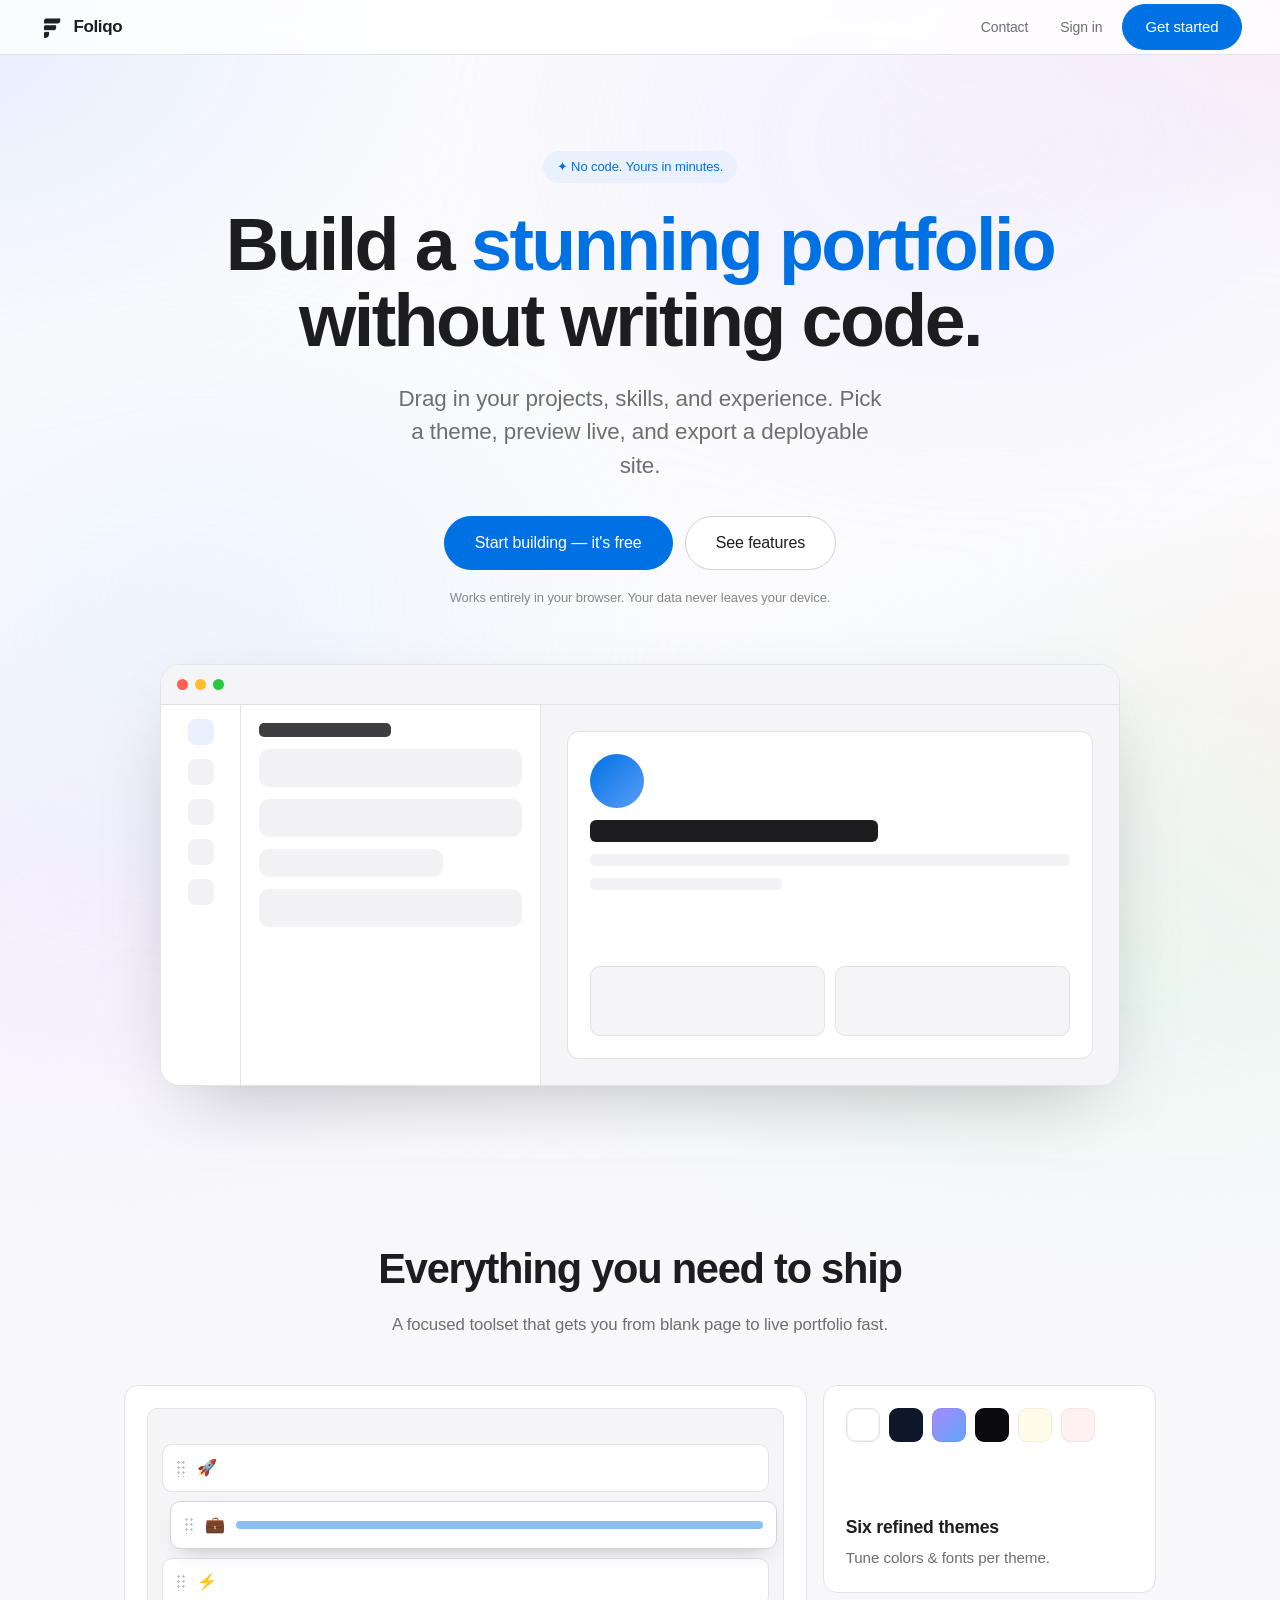
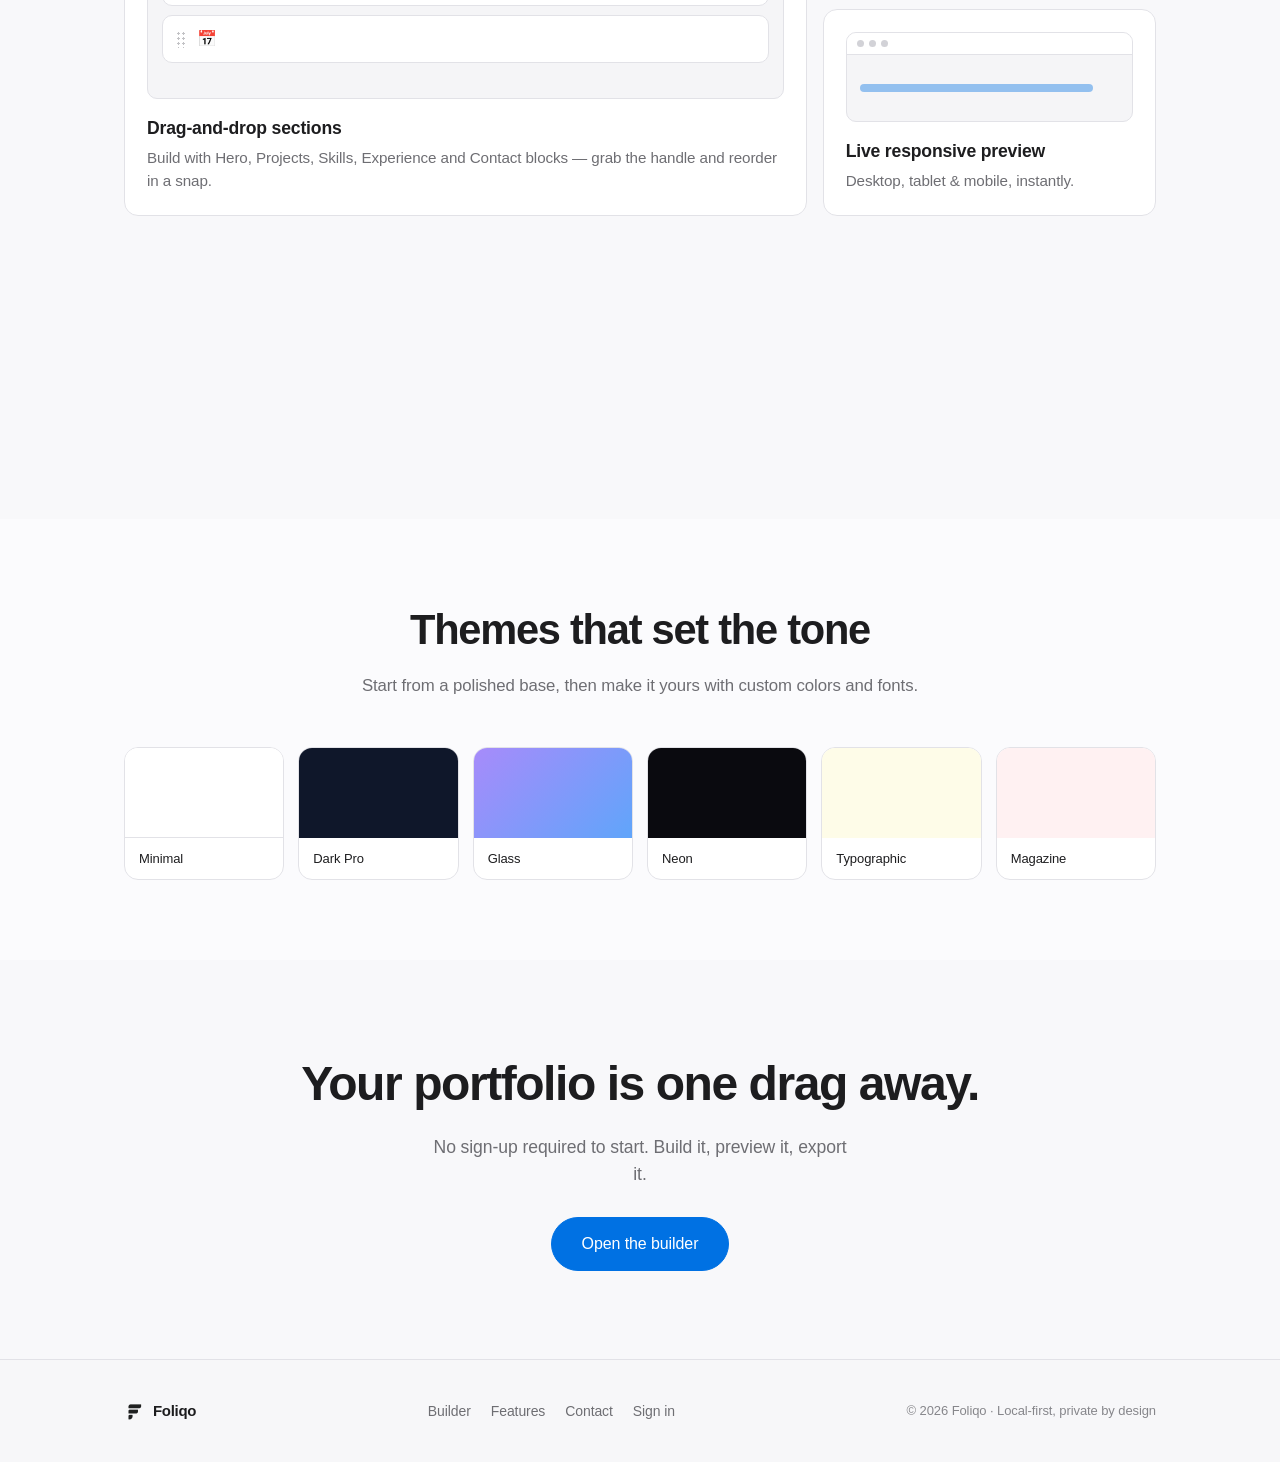
==== index.html @ 3076ae52 "Add files via upload" ====
<!DOCTYPE html>
<html lang="en">
<head>
  <meta charset="UTF-8" />
  <meta name="viewport" content="width=device-width, initial-scale=1.0" />
  <title>Foliqo — Build a stunning portfolio, no code</title>
  <meta name="description" content="Foliqo is a drag-and-drop portfolio builder for developers and designers. Pick a theme, drop in your work, and export a deployable site — no code required." />
  <meta property="og:title" content="Foliqo — Build a stunning portfolio, no code" />
  <meta property="og:description" content="Drag-and-drop portfolio builder for developers and designers. Export a deployable site in minutes." />
  <meta property="og:type" content="website" />
  <link rel="icon" type="image/png" href="logo.png" />
  <link rel="preconnect" href="https://fonts.googleapis.com" />
  <link rel="stylesheet" href="css/site.css" />
</head>
<body>

<header class="site-header">
  <div class="wrap site-header__inner">
    <a class="brand" href="index.html" aria-label="Foliqo home">
      <img src="logo.png" alt="" width="26" height="26" />
      Foliqo
    </a>
    <nav class="site-nav" id="authNav" aria-label="Primary">
      <a class="navlink hide-sm" href="contact.html">Contact</a>
      <a class="navlink" href="auth.html">Sign in</a>
      <a class="btn btn--accent" href="app.html">Get started</a>
    </nav>
  </div>
</header>

<main>
  <!-- HERO -->
  <section class="hero wrap">
    <span class="hero__eyebrow">✦ No code. Yours in minutes.</span>
    <h1>Build a <span class="accentword">stunning portfolio</span><br/>without writing code.</h1>
    <p class="hero__sub">Drag in your projects, skills, and experience. Pick a theme, preview live, and export a deployable site.</p>
    <div class="hero__cta">
      <a class="btn btn--accent btn--lg" href="app.html">Start building — it's free</a>
      <a class="btn btn--lg" href="#features">See features</a>
    </div>
    <p class="hero__note">Works entirely in your browser. Your data never leaves your device.</p>

    <!-- product mock -->
    <div class="mock" aria-hidden="true">
      <div class="mock__bar"><span></span><span></span><span></span></div>
      <div class="mock__body">
        <div class="mock__rail"><i></i><i></i><i></i><i></i><i></i></div>
        <div class="mock__panel">
          <b></b>
          <div class="mock__line"></div>
          <div class="mock__line"></div>
          <div class="mock__line mock__line--sm"></div>
          <div class="mock__line"></div>
        </div>
        <div class="mock__stage">
          <div class="mock__page">
            <div class="mock__dot"></div>
            <div class="mock__h"></div>
            <div class="mock__p"></div>
            <div class="mock__p short"></div>
            <div class="mock__cards"><div class="mock__card"></div><div class="mock__card"></div></div>
          </div>
        </div>
      </div>
    </div>
  </section>

  <!-- FEATURES -->
  <section class="section section--alt" id="features">
    <div class="wrap">
      <div class="section__head">
        <h2>Everything you need to ship</h2>
        <p>A focused toolset that gets you from blank page to live portfolio fast.</p>
      </div>
      <div class="bento">

        <!-- big: drag & drop, with mini builder visual -->
        <article class="tile tile--lg">
          <div class="tile__viz tile__viz--builder" aria-hidden="true">
            <div class="vz-row"><span class="vz-grip"></span><span class="vz-ico">🚀</span><span class="vz-bar"></span></div>
            <div class="vz-row vz-row--lift"><span class="vz-grip"></span><span class="vz-ico">💼</span><span class="vz-bar"></span></div>
            <div class="vz-row"><span class="vz-grip"></span><span class="vz-ico">⚡</span><span class="vz-bar"></span></div>
            <div class="vz-row"><span class="vz-grip"></span><span class="vz-ico">📅</span><span class="vz-bar"></span></div>
          </div>
          <div class="tile__txt">
            <h3>Drag-and-drop sections</h3>
            <p>Build with Hero, Projects, Skills, Experience and Contact blocks — grab the handle and reorder in a snap.</p>
          </div>
        </article>

        <!-- themes, with swatches -->
        <article class="tile tile--accent">
          <div class="tile__viz tile__viz--themes" aria-hidden="true">
            <span class="sw" style="background:#ffffff;border:1px solid var(--line)"></span>
            <span class="sw" style="background:#0f172a"></span>
            <span class="sw" style="background:linear-gradient(135deg,#a78bfa,#60a5fa)"></span>
            <span class="sw" style="background:#0a0a0f"></span>
            <span class="sw" style="background:#fefce8"></span>
            <span class="sw" style="background:#fff1f2"></span>
          </div>
          <div class="tile__txt"><h3>Six refined themes</h3><p>Tune colors &amp; fonts per theme.</p></div>
        </article>

        <!-- live preview, with mini device -->
        <article class="tile">
          <div class="tile__viz tile__viz--device" aria-hidden="true">
            <div class="dv"><span class="dv-dot"></span><span class="dv-dot"></span><span class="dv-dot"></span></div>
            <div class="dv-body"><span class="dv-l w70"></span><span class="dv-l w90"></span><span class="dv-l w50"></span></div>
          </div>
          <div class="tile__txt"><h3>Live responsive preview</h3><p>Desktop, tablet &amp; mobile, instantly.</p></div>
        </article>

        <!-- export -->
        <article class="tile">
          <div class="tile__badge"><svg viewBox="0 0 24 24" fill="none" stroke="currentColor" stroke-width="2" stroke-linecap="round" stroke-linejoin="round"><path d="M21 15v4a2 2 0 01-2 2H5a2 2 0 01-2-2v-4M7 10l5 5 5-5M12 15V3"/></svg></div>
          <div class="tile__txt"><h3>One-click export</h3><p>A complete HTML/CSS/JS site, ready for any static host.</p></div>
        </article>

        <!-- AI, with sample chips -->
        <article class="tile tile--ai">
          <div class="tile__viz tile__viz--chips" aria-hidden="true">
            <span class="chip chip--solid">✦ Suggest</span>
            <span class="chip">React</span>
            <span class="chip chip--dash">+ TypeScript</span>
            <span class="chip chip--dash">+ Node.js</span>
          </div>
          <div class="tile__txt"><h3>AI-assisted suggestions</h3><p>Taglines, descriptions, tags &amp; skill ideas as you build.</p></div>
        </article>

        <!-- SEO + autosave -->
        <article class="tile">
          <div class="tile__badge"><svg viewBox="0 0 24 24" fill="none" stroke="currentColor" stroke-width="2" stroke-linecap="round" stroke-linejoin="round"><circle cx="11" cy="11" r="7"/><path d="M21 21l-4.3-4.3"/></svg></div>
          <div class="tile__txt"><h3>SEO &amp; autosave</h3><p>Meta tags, social preview, structured data — saved as you go.</p></div>
        </article>

      </div>
    </div>
  </section>

  <!-- THEMES -->
  <section class="section">
    <div class="wrap">
      <div class="section__head"><h2>Themes that set the tone</h2><p>Start from a polished base, then make it yours with custom colors and fonts.</p></div>
      <div class="theme-strip">
        <div class="theme-chip"><div class="theme-chip__sw" style="background:#ffffff;border-bottom:1px solid var(--line)"></div><div class="theme-chip__name">Minimal</div></div>
        <div class="theme-chip"><div class="theme-chip__sw" style="background:#0f172a"></div><div class="theme-chip__name">Dark Pro</div></div>
        <div class="theme-chip"><div class="theme-chip__sw" style="background:linear-gradient(135deg,#a78bfa,#60a5fa)"></div><div class="theme-chip__name">Glass</div></div>
        <div class="theme-chip"><div class="theme-chip__sw" style="background:#0a0a0f"></div><div class="theme-chip__name">Neon</div></div>
        <div class="theme-chip"><div class="theme-chip__sw" style="background:#fefce8"></div><div class="theme-chip__name">Typographic</div></div>
        <div class="theme-chip"><div class="theme-chip__sw" style="background:#fff1f2"></div><div class="theme-chip__name">Magazine</div></div>
      </div>
    </div>
  </section>

  <!-- CTA -->
  <section class="section--alt">
    <div class="wrap cta-band">
      <h2>Your portfolio is one drag away.</h2>
      <p>No sign-up required to start. Build it, preview it, export it.</p>
      <a class="btn btn--accent btn--lg" href="app.html">Open the builder</a>
    </div>
  </section>
</main>

<footer class="site-footer">
  <div class="wrap site-footer__inner">
    <div class="brand" style="font-size:15px">
      <img src="logo.png" alt="" width="20" height="20" />
      Foliqo
    </div>
    <div class="site-footer__links">
      <a href="app.html">Builder</a>
      <a href="#features">Features</a>
      <a href="contact.html">Contact</a>
      <a href="auth.html">Sign in</a>
    </div>
    <div class="site-footer__meta">© 2026 Foliqo · Local-first, private by design</div>
  </div>
</footer>

<script src="js/auth.js"></script>
<script src="js/site.js"></script>
</body>
</html>
---- css/site.css ----
/* ============================================================
   Gridfolio — Site pages (site.css)
   Shared styling for landing, auth, contact, 404.
   Clean, minimal, Apple-style — consistent with the builder.
   ============================================================ */

:root {
  --bg: #ffffff;
  --bg-2: #f5f5f7;
  --surface: #ffffff;
  --fill: #f2f2f4;
  --line: #e2e2e7;
  --line-2: #d2d2d7;
  --txt: #1d1d1f;
  --txt-2: #6e6e73;
  --txt-3: #86868b;
  --accent: #0071e3;
  --accent-h: #0077ed;
  --accent-soft: #e8f1fd;
  --ok: #1c8c4e;
  --danger: #d9304a;
  --r-lg: 20px; --r: 14px; --r-sm: 10px;
  --ease: cubic-bezier(0.4, 0, 0.2, 1);
  --maxw: 1080px;
}

* { box-sizing: border-box; }
html { scroll-behavior: smooth; }
body {
  margin: 0;
  font-family: -apple-system, BlinkMacSystemFont, "SF Pro Text", "Inter", "Segoe UI", Roboto, sans-serif;
  background: #fbfbfd; color: var(--txt); position: relative;
  -webkit-font-smoothing: antialiased; line-height: 1.5; letter-spacing: -0.006em;
}
a { color: inherit; text-decoration: none; }
h1, h2, h3, p { margin: 0; }
img { max-width: 100%; display: block; }

.wrap { max-width: var(--maxw); margin: 0 auto; padding: 0 24px; }

/* ───────── buttons ───────── */
.btn { display: inline-flex; align-items: center; justify-content: center; gap: 8px;
  font-size: 15px; font-weight: 500; padding: 11px 22px; border-radius: 980px; cursor: pointer;
  border: 1px solid var(--line-2); background: var(--surface); color: var(--txt); transition: 0.15s var(--ease); white-space: nowrap; }
.btn:hover { background: var(--fill); }
.btn:active { transform: scale(0.98); }
.btn--accent { background: var(--accent); border-color: var(--accent); color: #fff; }
.btn--accent:hover { background: var(--accent-h); border-color: var(--accent-h); }
.btn--lg { padding: 14px 30px; font-size: 16px; }
.btn--block { width: 100%; }
.btn svg { width: 17px; height: 17px; }

/* ───────── site header ───────── */
.site-header { position: sticky; top: 0; z-index: 40; background: rgba(255,255,255,0.8);
  -webkit-backdrop-filter: saturate(180%) blur(20px); backdrop-filter: saturate(180%) blur(20px);
  border-bottom: 1px solid var(--line); }
.site-header__inner { display: flex; align-items: center; justify-content: space-between; height: 54px;
  max-width: none; padding: 0 clamp(20px, 3vw, 44px); margin: 0; }
.brand { display: flex; align-items: center; gap: 9px; font-weight: 600; font-size: 17px; letter-spacing: -0.02em; }
.brand svg { width: 24px; height: 24px; }
.site-nav { display: flex; align-items: center; gap: 8px; }
.site-nav a.navlink { padding: 7px 12px; border-radius: 980px; font-size: 14px; color: var(--txt-2); font-weight: 500; transition: 0.15s; }
.site-nav a.navlink:hover { color: var(--txt); background: var(--fill); }

/* ───────── hero ───────── */
.hero { text-align: center; padding: 96px 0 72px; }
.hero__eyebrow { display: inline-flex; align-items: center; gap: 7px; font-size: 13px; font-weight: 500; color: var(--accent);
  background: var(--accent-soft); padding: 6px 14px; border-radius: 980px; margin-bottom: 24px; }
.hero h1 { font-size: clamp(2.6rem, 7vw, 4.6rem); font-weight: 600; letter-spacing: -0.035em; line-height: 1.04; }
.hero h1 .accentword { color: var(--accent); }
.hero__sub { font-size: clamp(1.05rem, 2.4vw, 1.4rem); color: var(--txt-2); max-width: 40ch; margin: 22px auto 0; font-weight: 400; }
.hero__cta { display: flex; gap: 12px; justify-content: center; margin-top: 34px; flex-wrap: wrap; }
.hero__note { margin-top: 18px; font-size: 13px; color: var(--txt-3); }

/* product mock */
.mock { max-width: 960px; margin: 56px auto 0; border-radius: var(--r-lg); overflow: hidden;
  border: 1px solid var(--line); box-shadow: 0 30px 80px -30px rgba(0,0,0,0.28); background: var(--surface); }
.mock__bar { height: 40px; display: flex; align-items: center; gap: 7px; padding: 0 16px; background: var(--bg-2); border-bottom: 1px solid var(--line); }
.mock__bar span { width: 11px; height: 11px; border-radius: 50%; background: var(--line-2); }
.mock__bar span:nth-child(1){ background:#ff5f57 } .mock__bar span:nth-child(2){ background:#febc2e } .mock__bar span:nth-child(3){ background:#28c840 }
.mock__body { display: grid; grid-template-columns: 80px 300px 1fr; height: 380px; }
.mock__rail { background: var(--surface); border-right: 1px solid var(--line); padding: 14px 0; display: flex; flex-direction: column; align-items: center; gap: 14px; }
.mock__rail i { width: 26px; height: 26px; border-radius: 8px; background: var(--fill); display: block; }
.mock__rail i:first-child { background: var(--accent-soft); }
.mock__panel { background: var(--surface); border-right: 1px solid var(--line); padding: 18px; display: flex; flex-direction: column; gap: 12px; }
.mock__panel b { height: 14px; width: 50%; border-radius: 5px; background: var(--txt); opacity: 0.85; }
.mock__line { height: 38px; border-radius: 10px; background: var(--fill); }
.mock__line--sm { height: 28px; width: 70%; }
.mock__stage { background: var(--bg-2); padding: 26px; display: grid; place-items: center; }
.mock__page { width: 100%; height: 100%; border-radius: 12px; background: var(--surface); border: 1px solid var(--line);
  padding: 22px; display: flex; flex-direction: column; gap: 12px; box-shadow: var(--shadow); }
.mock__dot { width: 54px; height: 54px; border-radius: 50%; background: linear-gradient(135deg, var(--accent), #5b9df8); }
.mock__h { height: 22px; width: 60%; border-radius: 6px; background: var(--txt); }
.mock__p { height: 12px; border-radius: 5px; background: var(--fill); }
.mock__p.short { width: 40%; }
.mock__cards { display: grid; grid-template-columns: 1fr 1fr; gap: 10px; margin-top: auto; }
.mock__card { height: 70px; border-radius: 10px; background: var(--bg-2); border: 1px solid var(--line); }

/* ───────── sections ───────── */
.section { padding: 80px 0; }
.section--alt { background: var(--bg-2); }
.section__head { text-align: center; max-width: 620px; margin: 0 auto 48px; }
.section__head h2 { font-size: clamp(1.8rem, 4vw, 2.6rem); font-weight: 600; letter-spacing: -0.03em; }
.section__head p { color: var(--txt-2); margin-top: 12px; font-size: 1.05rem; }

.bento { display: grid; grid-template-columns: repeat(6, 1fr); gap: 16px; grid-auto-rows: 1fr; }
.tile { grid-column: span 2; background: var(--surface); border: 1px solid var(--line); border-radius: var(--r);
  padding: 22px; display: flex; flex-direction: column; gap: 16px; min-height: 172px;
  transition: transform 0.25s var(--ease), box-shadow 0.25s var(--ease), border-color 0.25s var(--ease); }
.tile:hover { transform: translateY(-4px); box-shadow: 0 22px 48px -28px rgba(0,0,0,0.32); border-color: var(--line-2); }
.tile--lg { grid-column: span 4; grid-row: span 2; }
.tile__txt { margin-top: auto; }
.tile__txt h3 { font-size: 1.1rem; font-weight: 600; letter-spacing: -0.01em; }
.tile__txt p { color: var(--txt-2); font-size: 0.95rem; margin-top: 6px; }
.tile__badge { width: 46px; height: 46px; border-radius: 12px; background: var(--accent-soft); color: var(--accent);
  display: grid; place-items: center; transition: transform 0.25s var(--ease); }
.tile__badge svg { width: 23px; height: 23px; }
.tile:hover .tile__badge { transform: scale(1.08) rotate(-3deg); }

/* tile visuals */
.tile__viz--builder { flex: 1; background: var(--bg-2); border: 1px solid var(--line); border-radius: var(--r-sm);
  padding: 14px; display: flex; flex-direction: column; gap: 9px; justify-content: center; }
.vz-row { display: flex; align-items: center; gap: 11px; background: var(--surface); border: 1px solid var(--line);
  border-radius: 10px; padding: 11px 13px; transition: transform 0.3s var(--ease), box-shadow 0.3s var(--ease), border-color 0.3s; }
.vz-row--lift { transform: translateX(8px); box-shadow: 0 10px 22px -12px rgba(0,0,0,0.28); border-color: var(--line-2); }
.tile--lg:hover .vz-row--lift { transform: translateX(14px); }
.vz-grip { width: 10px; height: 17px; flex-shrink: 0; opacity: 0.5;
  background-image: radial-gradient(var(--txt-3) 1.1px, transparent 1.1px); background-size: 5px 5px; }
.vz-ico { font-size: 16px; }
.vz-bar { flex: 1; height: 8px; border-radius: 5px; background: var(--fill-2); }
.vz-row--lift .vz-bar { background: var(--accent); opacity: 0.45; }

.tile__viz--themes { display: flex; gap: 9px; flex-wrap: wrap; }
.sw { width: 34px; height: 34px; border-radius: 9px; box-shadow: inset 0 0 0 1px rgba(0,0,0,0.05); transition: transform 0.2s var(--ease); }
.tile:hover .sw { transform: translateY(-2px); }

.tile__viz--device { background: var(--bg-2); border: 1px solid var(--line); border-radius: 10px; overflow: hidden; }
.dv { height: 22px; display: flex; align-items: center; gap: 5px; padding: 0 10px; background: var(--surface); border-bottom: 1px solid var(--line); }
.dv-dot { width: 7px; height: 7px; border-radius: 50%; background: var(--line-2); }
.dv-body { padding: 13px; display: flex; flex-direction: column; gap: 8px; }
.dv-l { height: 8px; border-radius: 5px; background: var(--fill-2); }
.dv-l.w70 { width: 70%; } .dv-l.w90 { width: 90%; background: var(--accent); opacity: 0.4; } .dv-l.w50 { width: 50%; }

.tile__viz--chips { display: flex; flex-wrap: wrap; gap: 7px; align-content: flex-start; }
.chip { font-size: 12px; font-weight: 500; padding: 5px 11px; border-radius: 999px; background: var(--fill); color: var(--txt-2); }
.chip--solid { background: var(--accent); color: #fff; }
.chip--dash { background: transparent; border: 1px dashed var(--line-2); }

/* themes showcase */
.theme-strip { display: grid; grid-template-columns: repeat(6, 1fr); gap: 14px; }
.theme-chip { border-radius: var(--r); overflow: hidden; border: 1px solid var(--line); background: var(--surface); }
.theme-chip__sw { height: 90px; position: relative; }
.theme-chip__name { padding: 11px 14px; font-size: 13px; font-weight: 500; }

/* CTA band */
.cta-band { text-align: center; padding: 88px 0; }
.cta-band h2 { font-size: clamp(2rem, 5vw, 3rem); font-weight: 600; letter-spacing: -0.03em; }
.cta-band p { color: var(--txt-2); margin: 14px auto 30px; max-width: 44ch; font-size: 1.1rem; }

/* ───────── footer ───────── */
.site-footer { border-top: 1px solid var(--line); background: var(--bg-2); padding: 40px 0; }
.site-footer__inner { display: flex; align-items: center; justify-content: space-between; flex-wrap: wrap; gap: 16px; }
.site-footer__links { display: flex; gap: 20px; flex-wrap: wrap; }
.site-footer a { color: var(--txt-2); font-size: 14px; }
.site-footer a:hover { color: var(--txt); }
.site-footer__meta { color: var(--txt-3); font-size: 13px; }

/* ───────── auth + contact cards ───────── */
.center-page { min-height: calc(100vh - 54px); display: grid; place-items: center; padding: 40px 20px; }
.auth-card { width: min(420px, 100%); background: var(--surface); border: 1px solid var(--line); border-radius: var(--r-lg);
  padding: 36px 32px; box-shadow: 0 20px 60px -30px rgba(0,0,0,0.25); }
.auth-card__logo { display: flex; justify-content: center; margin-bottom: 18px; }
.auth-card__logo svg { width: 38px; height: 38px; }
.auth-card h1 { font-size: 24px; font-weight: 600; text-align: center; letter-spacing: -0.02em; }
.auth-card__sub { text-align: center; color: var(--txt-2); font-size: 14px; margin-top: 8px; margin-bottom: 24px; }
.demo-banner { background: #fff8e6; border: 1px solid #f5e2a8; color: #7a5b00; font-size: 12.5px; line-height: 1.5;
  padding: 10px 13px; border-radius: var(--r-sm); margin-bottom: 22px; }

.form-field { display: flex; flex-direction: column; gap: 6px; margin-bottom: 16px; }
.form-field label { font-size: 13px; font-weight: 500; color: var(--txt-2); }
.form-field input, .form-field textarea, .form-field select {
  width: 100%; padding: 12px 14px; font-family: inherit; font-size: 15px; color: var(--txt);
  background: var(--surface); border: 1px solid var(--line-2); border-radius: var(--r-sm); outline: none;
  transition: border-color 0.15s, box-shadow 0.15s; }
.form-field input:focus, .form-field textarea:focus, .form-field select:focus {
  border-color: var(--accent); box-shadow: 0 0 0 3px rgba(0,113,227,0.15); }
.form-field textarea { resize: vertical; min-height: 120px; }
.form-error { color: var(--danger); font-size: 12.5px; font-weight: 500; min-height: 16px; margin-top: -8px; margin-bottom: 12px; }
.form-error:empty { min-height: 0; margin: 0; }
.auth-alt { text-align: center; font-size: 14px; color: var(--txt-2); margin-top: 20px; }
.auth-alt a { color: var(--accent); font-weight: 500; }
.auth-divider { display: flex; align-items: center; gap: 12px; color: var(--txt-3); font-size: 12px; margin: 20px 0; }
.auth-divider::before, .auth-divider::after { content: ""; flex: 1; height: 1px; background: var(--line); }

/* contact layout */
.contact-grid { display: grid; grid-template-columns: 1fr 1fr; gap: 40px; align-items: start; }
.contact-info h2 { font-size: clamp(1.8rem, 4vw, 2.4rem); font-weight: 600; letter-spacing: -0.03em; }
.contact-info p { color: var(--txt-2); margin-top: 14px; font-size: 1.05rem; }
.contact-list { list-style: none; padding: 0; margin: 28px 0 0; display: flex; flex-direction: column; gap: 16px; }
.contact-list li { display: flex; align-items: center; gap: 13px; }
.contact-list .ci { width: 40px; height: 40px; border-radius: 11px; background: var(--accent-soft); color: var(--accent); display: grid; place-items: center; flex-shrink: 0; }
.contact-list .ci svg { width: 19px; height: 19px; }
.contact-list b { display: block; font-size: 12px; color: var(--txt-3); font-weight: 500; }
.contact-list span { font-size: 15px; }
.contact-card { background: var(--surface); border: 1px solid var(--line); border-radius: var(--r-lg); padding: 30px; box-shadow: var(--shadow); }
.form-ok { background: #e8f7ee; border: 1px solid #b6e3c6; color: #14693c; padding: 12px 14px; border-radius: var(--r-sm); font-size: 14px; margin-bottom: 16px; display: none; }
.form-ok.show { display: block; }

/* 404 */
.notfound { text-align: center; }
.notfound h1 { font-size: clamp(4rem, 14vw, 8rem); font-weight: 600; letter-spacing: -0.04em; color: var(--accent); line-height: 1; }
.notfound p { color: var(--txt-2); font-size: 1.15rem; margin: 12px 0 28px; }

/* ───────── responsive ───────── */
@media (max-width: 860px) {
  .bento { grid-template-columns: repeat(2, 1fr); }
  .tile, .tile--lg { grid-column: span 1; grid-row: auto; }
  .tile--lg { grid-column: span 2; }
  .theme-strip { grid-template-columns: repeat(3, 1fr); }
  .contact-grid { grid-template-columns: 1fr; gap: 28px; }
  .mock__body { grid-template-columns: 64px 1fr; }
  .mock__stage { display: none; }
}
@media (max-width: 560px) {
  .bento { grid-template-columns: 1fr; }
  .tile, .tile--lg { grid-column: span 1; }
  .theme-strip { grid-template-columns: 1fr 1fr; }
  .site-nav .navlink.hide-sm { display: none; }
  .hero { padding: 64px 0 48px; }
  .section { padding: 56px 0; }
  .mock__body { grid-template-columns: 1fr; }
  .mock__rail { display: none; }
}

/* ============================================================
   Social auth, GitHub connect, nav user
   ============================================================ */
.social-row { display: flex; flex-direction: column; gap: 10px; margin-bottom: 4px; }
.btn--social { width: 100%; justify-content: center; gap: 10px; font-weight: 500; padding: 12px 18px; }
.btn--social svg { width: 18px; height: 18px; }
.btn--social:hover { background: var(--fill); border-color: var(--line-2); }

.gh-panel { overflow: hidden; margin-top: 12px; opacity: 0; max-height: 0;
  transition: max-height 0.3s var(--ease), opacity 0.3s var(--ease), margin 0.3s var(--ease); }
.gh-panel.open { opacity: 1; max-height: 220px; }
.gh-panel label { display: block; font-size: 13px; font-weight: 500; color: var(--txt-2); margin-bottom: 6px; }
.gh-panel__row { display: flex; align-items: center; gap: 8px; background: var(--surface); border: 1px solid var(--line-2);
  border-radius: var(--r-sm); padding: 4px 4px 4px 12px; transition: border-color 0.15s, box-shadow 0.15s; }
.gh-panel__row:focus-within { border-color: var(--accent); box-shadow: 0 0 0 3px rgba(0,113,227,0.15); }
.gh-at { color: var(--txt-3); font-size: 15px; }
.gh-panel__row input { flex: 1; border: 0; outline: 0; background: none; font-family: inherit; font-size: 15px; color: var(--txt); padding: 8px 0; }
.gh-hint { font-size: 12px; color: var(--txt-3); margin-top: 8px; }

.nav-user { display: inline-flex; align-items: center; gap: 8px; font-size: 14px; font-weight: 500; color: var(--txt); padding: 0 4px; }
.nav-avatar { width: 24px; height: 24px; border-radius: 50%; object-fit: cover; border: 1px solid var(--line); }

/* collapsing name field on auth toggle */
.form-field.collapse { max-height: 0; opacity: 0; margin: 0; overflow: hidden;
  transition: max-height 0.32s var(--ease), opacity 0.32s var(--ease), margin 0.32s var(--ease); }
.form-field.collapse.open { max-height: 92px; opacity: 1; margin-bottom: 16px; }

/* ============================================================
   Premium animations
   ============================================================ */
@keyframes fadeUp { from { opacity: 0; transform: translateY(16px); } to { opacity: 1; transform: none; } }
@keyframes popIn { from { opacity: 0; transform: translateY(12px) scale(0.985); } to { opacity: 1; transform: none; } }
@keyframes headerDrop { from { opacity: 0; transform: translateY(-100%); } to { opacity: 1; transform: none; } }
@keyframes floaty { 0%,100% { transform: translateY(0); } 50% { transform: translateY(-8px); } }

/* header subtle drop-in */
.site-header { animation: headerDrop 0.5s var(--ease) both; }

/* hero staggered load */
.hero .hero__eyebrow,
.hero h1,
.hero__sub,
.hero__cta,
.hero__note,
.hero .mock { opacity: 0; animation: fadeUp 0.7s var(--ease) forwards; }
.hero .hero__eyebrow { animation-delay: 0.05s; }
.hero h1 { animation-delay: 0.13s; }
.hero__sub { animation-delay: 0.22s; }
.hero__cta { animation-delay: 0.31s; }
.hero__note { animation-delay: 0.39s; }
.hero .mock { animation-delay: 0.48s; }

/* gentle float on the product mock */
.mock { animation: fadeUp 0.7s var(--ease) 0.48s forwards; }
.mock:hover { transform: translateY(-4px); transition: transform 0.4s var(--ease); }

/* auth card */
.anim-pop { animation: popIn 0.5s var(--ease) both; }

/* form swap micro-animation on mode toggle */
@keyframes swapFade { from { opacity: 0.35; transform: translateY(4px); } to { opacity: 1; transform: none; } }
#authForm.swap { animation: swapFade 0.3s var(--ease); }

/* scroll reveal */
.reveal { opacity: 0; transform: translateY(22px); transition: opacity 0.7s var(--ease), transform 0.7s var(--ease); }
.reveal.in { opacity: 1; transform: none; }
/* stagger children within a grid */
.bento .reveal:nth-child(2) { transition-delay: 0.06s; }
.bento .reveal:nth-child(3) { transition-delay: 0.12s; }
.bento .reveal:nth-child(4) { transition-delay: 0.18s; }
.bento .reveal:nth-child(5) { transition-delay: 0.24s; }
.bento .reveal:nth-child(6) { transition-delay: 0.30s; }
.theme-strip .reveal:nth-child(2) { transition-delay: 0.05s; }
.theme-strip .reveal:nth-child(3) { transition-delay: 0.10s; }
.theme-strip .reveal:nth-child(4) { transition-delay: 0.15s; }
.theme-strip .reveal:nth-child(5) { transition-delay: 0.20s; }
.theme-strip .reveal:nth-child(6) { transition-delay: 0.25s; }

/* nav link animated underline */
.site-nav a.navlink { position: relative; }
.site-nav a.navlink::after { content: ""; position: absolute; left: 12px; right: 12px; bottom: 4px; height: 1.5px;
  background: var(--txt); border-radius: 2px; transform: scaleX(0); transform-origin: left; transition: transform 0.22s var(--ease); }
.site-nav a.navlink:hover::after { transform: scaleX(1); }

/* button hover lift for primary CTAs on marketing pages */
.btn--lg { transition: transform 0.18s var(--ease), background 0.15s var(--ease), box-shadow 0.18s var(--ease); }
.btn--accent.btn--lg:hover { transform: translateY(-2px); box-shadow: 0 10px 26px -10px rgba(0,113,227,0.6); }

/* feature icon pop on hover (legacy, harmless) */
.tile__badge { transition: transform 0.25s var(--ease); }

@media (prefers-reduced-motion: reduce) {
  *, *::before, *::after { animation-duration: 0.001ms !important; animation-delay: 0 !important; transition-duration: 0.001ms !important; }
  .hero .hero__eyebrow, .hero h1, .hero__sub, .hero__cta, .hero__note, .hero .mock, .anim-pop { opacity: 1 !important; }
}

/* ============================================================
   Ambient light aurora background (marketing pages)
   Slow-drifting pale gradients over a near-white base.
   ============================================================ */
body::before, body::after {
  content: ""; position: fixed; inset: -35%; z-index: -1; pointer-events: none;
  will-change: transform; filter: blur(48px);
}
body::before {
  opacity: 0.5;
  background:
    radial-gradient(38% 38% at 18% 22%, #cfe0ff 0%, transparent 62%),
    radial-gradient(34% 34% at 82% 16%, #ffd7ea 0%, transparent 62%),
    radial-gradient(42% 42% at 72% 82%, #d6f3e6 0%, transparent 62%),
    radial-gradient(38% 38% at 24% 80%, #ece1ff 0%, transparent 62%);
  animation: auroraA 42s ease-in-out infinite alternate;
}
body::after {
  opacity: 0.32;
  background:
    radial-gradient(40% 40% at 65% 30%, #e2d9ff 0%, transparent 60%),
    radial-gradient(36% 36% at 30% 60%, #d2ecff 0%, transparent 60%),
    radial-gradient(34% 34% at 85% 70%, #ffe3d6 0%, transparent 60%);
  animation: auroraB 54s ease-in-out infinite alternate;
}
@keyframes auroraA {
  0%   { transform: translate3d(0, 0, 0) rotate(0deg) scale(1.05); }
  50%  { transform: translate3d(2.5%, -2%, 0) rotate(7deg) scale(1.14); }
  100% { transform: translate3d(-2%, 2.5%, 0) rotate(-6deg) scale(1.08); }
}
@keyframes auroraB {
  0%   { transform: translate3d(0, 0, 0) rotate(0deg) scale(1.1); }
  50%  { transform: translate3d(-3%, 2%, 0) rotate(-8deg) scale(1.04); }
  100% { transform: translate3d(2%, -2.5%, 0) rotate(6deg) scale(1.12); }
}

/* let the motion read through alternating sections (no glass blur) */
.section--alt { background: rgba(245, 245, 247, 0.5); }
.site-footer { background: rgba(245, 245, 247, 0.6); }

/* pause the drift for reduced-motion users (stays as a soft static wash) */
@media (prefers-reduced-motion: reduce) {
  body::before, body::after { animation: none; }
}
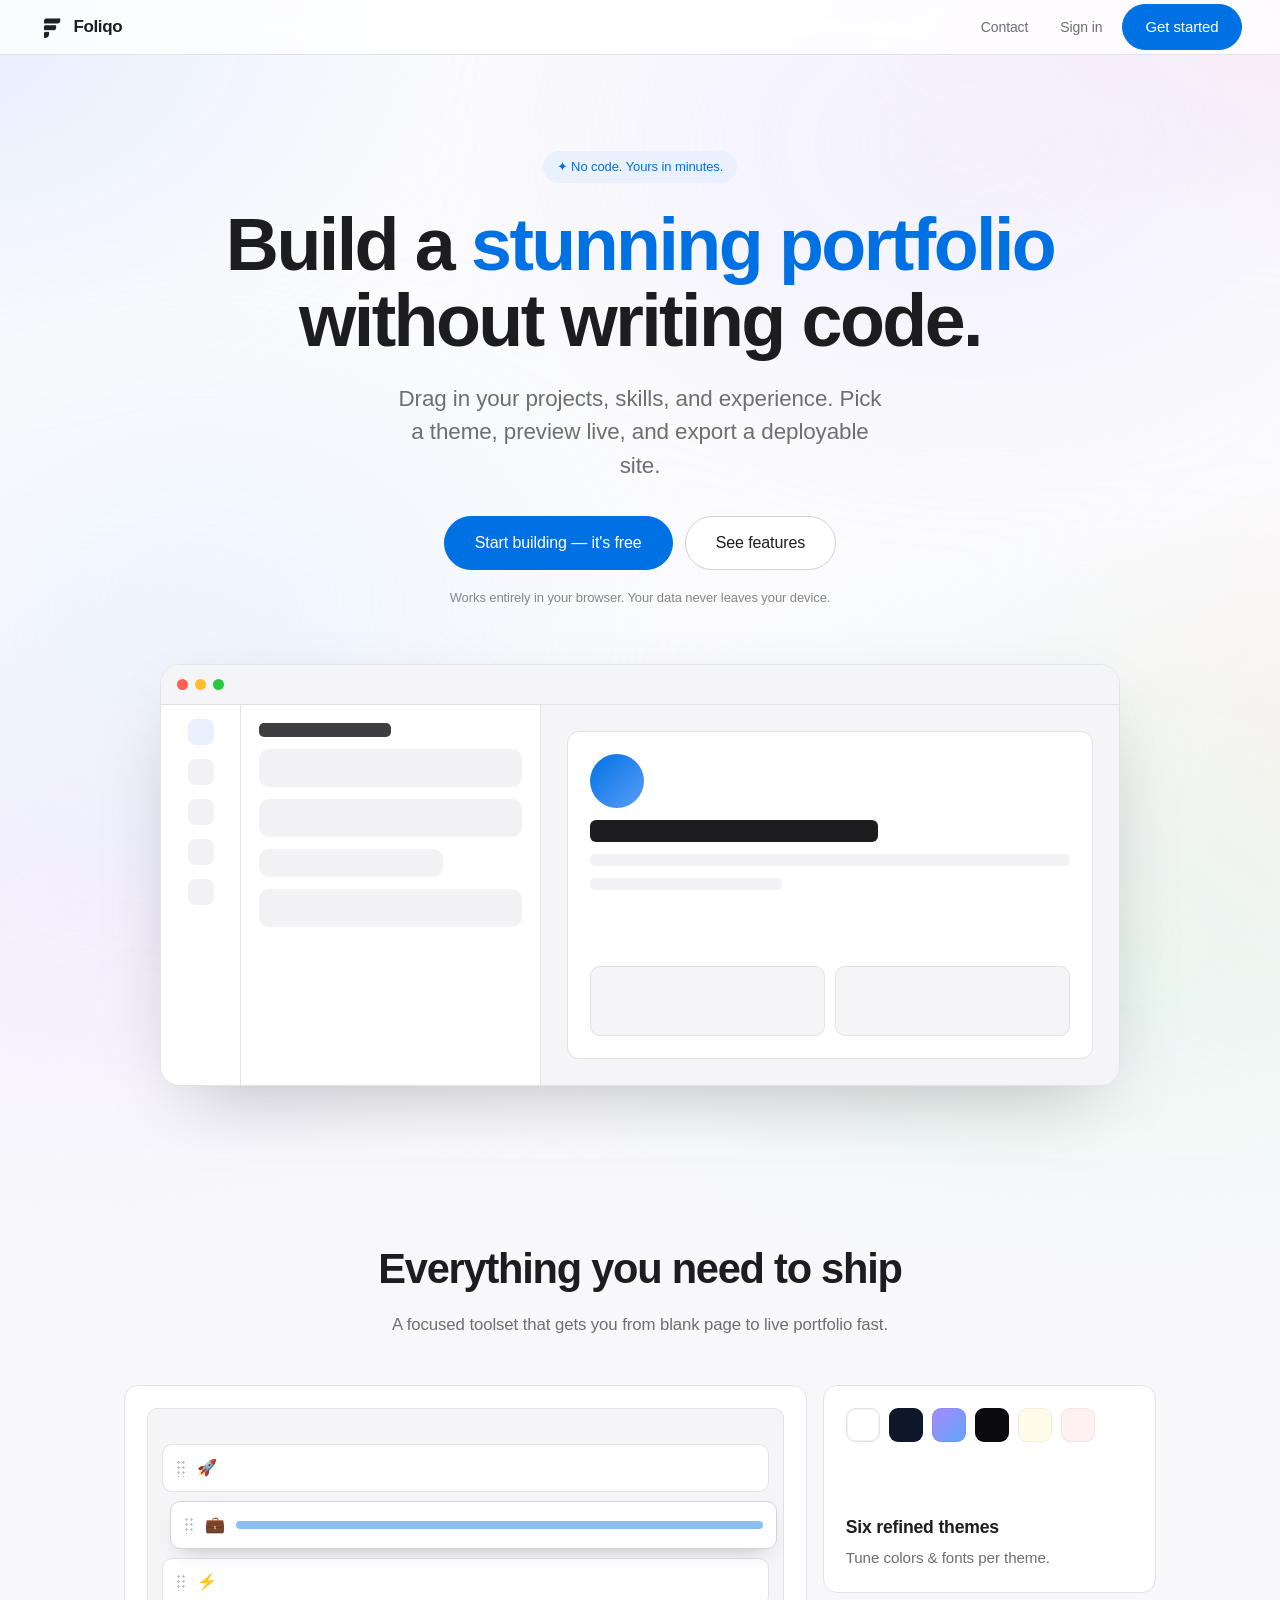
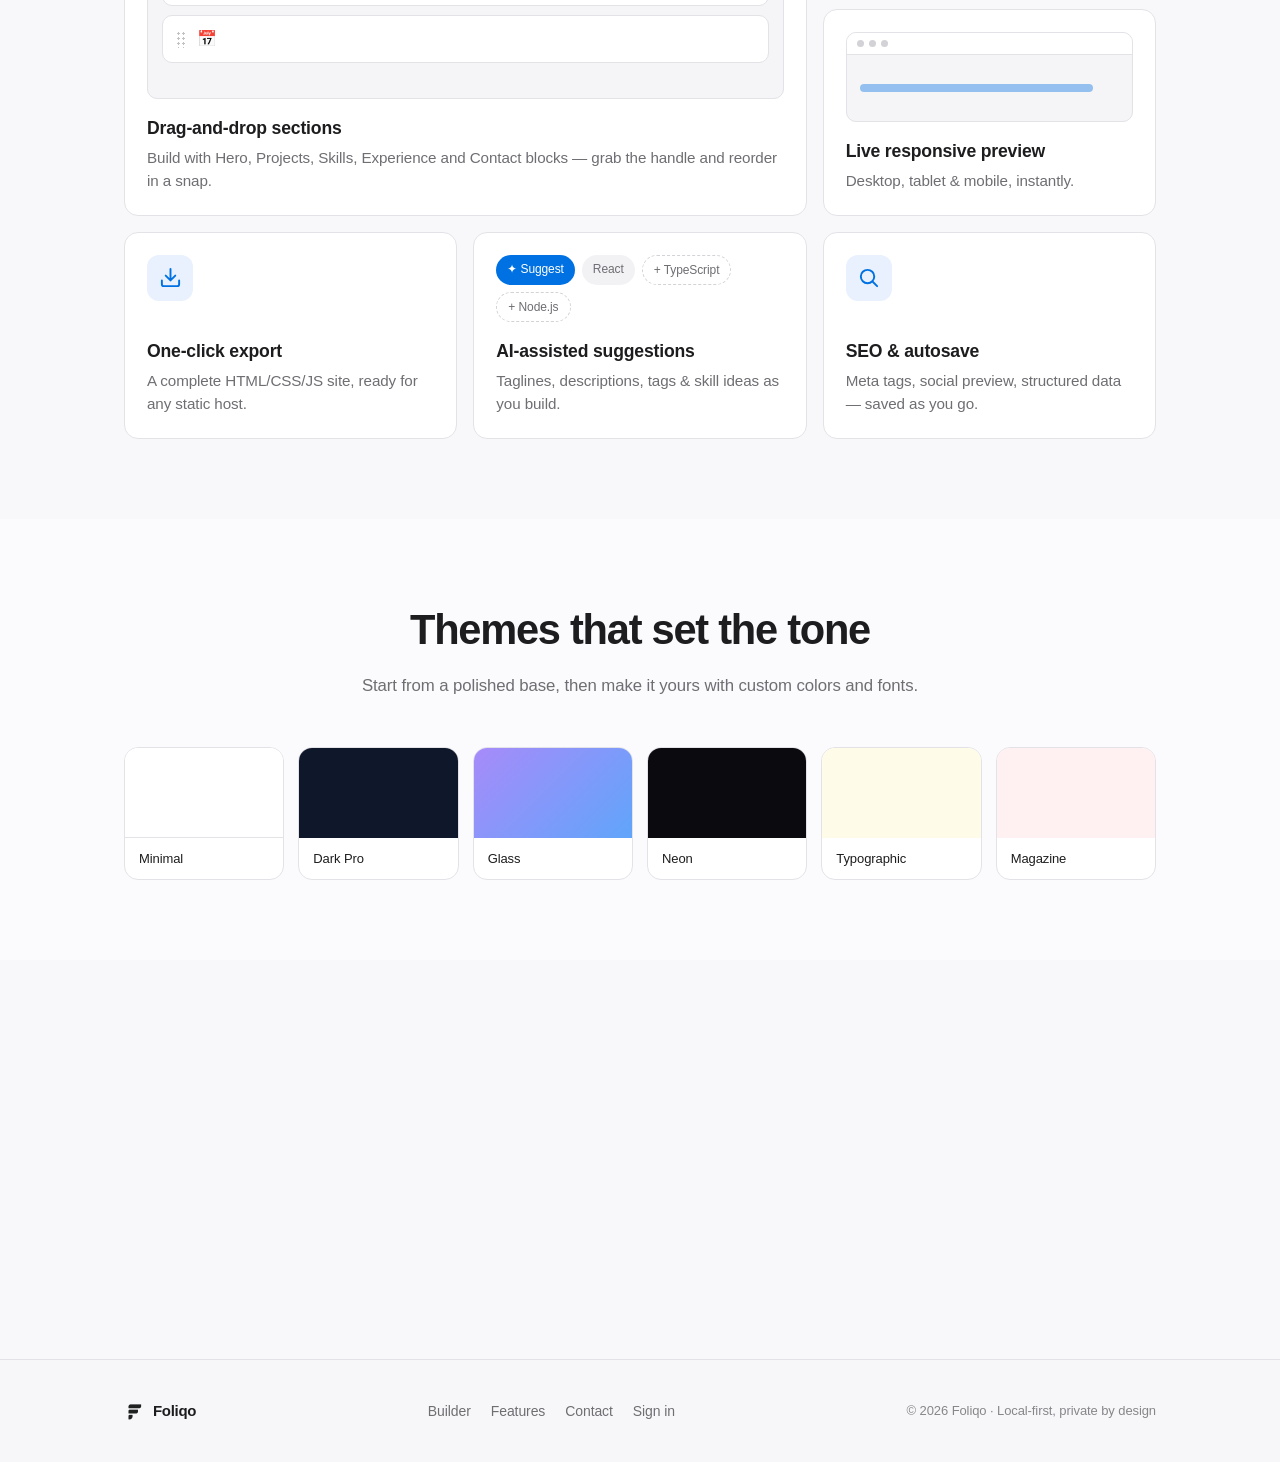
==== commit f056976a: "Add files via upload" ====
--- a/index.html
+++ b/index.html
@@ -178,7 +178,8 @@
   </div>
 </footer>
 
-<script src="js/auth.js"></script>
+<script type="module" src="js/supabase-client.js"></script>
+<script type="module" src="js/auth.js"></script>
 <script src="js/site.js"></script>
 </body>
 </html>
